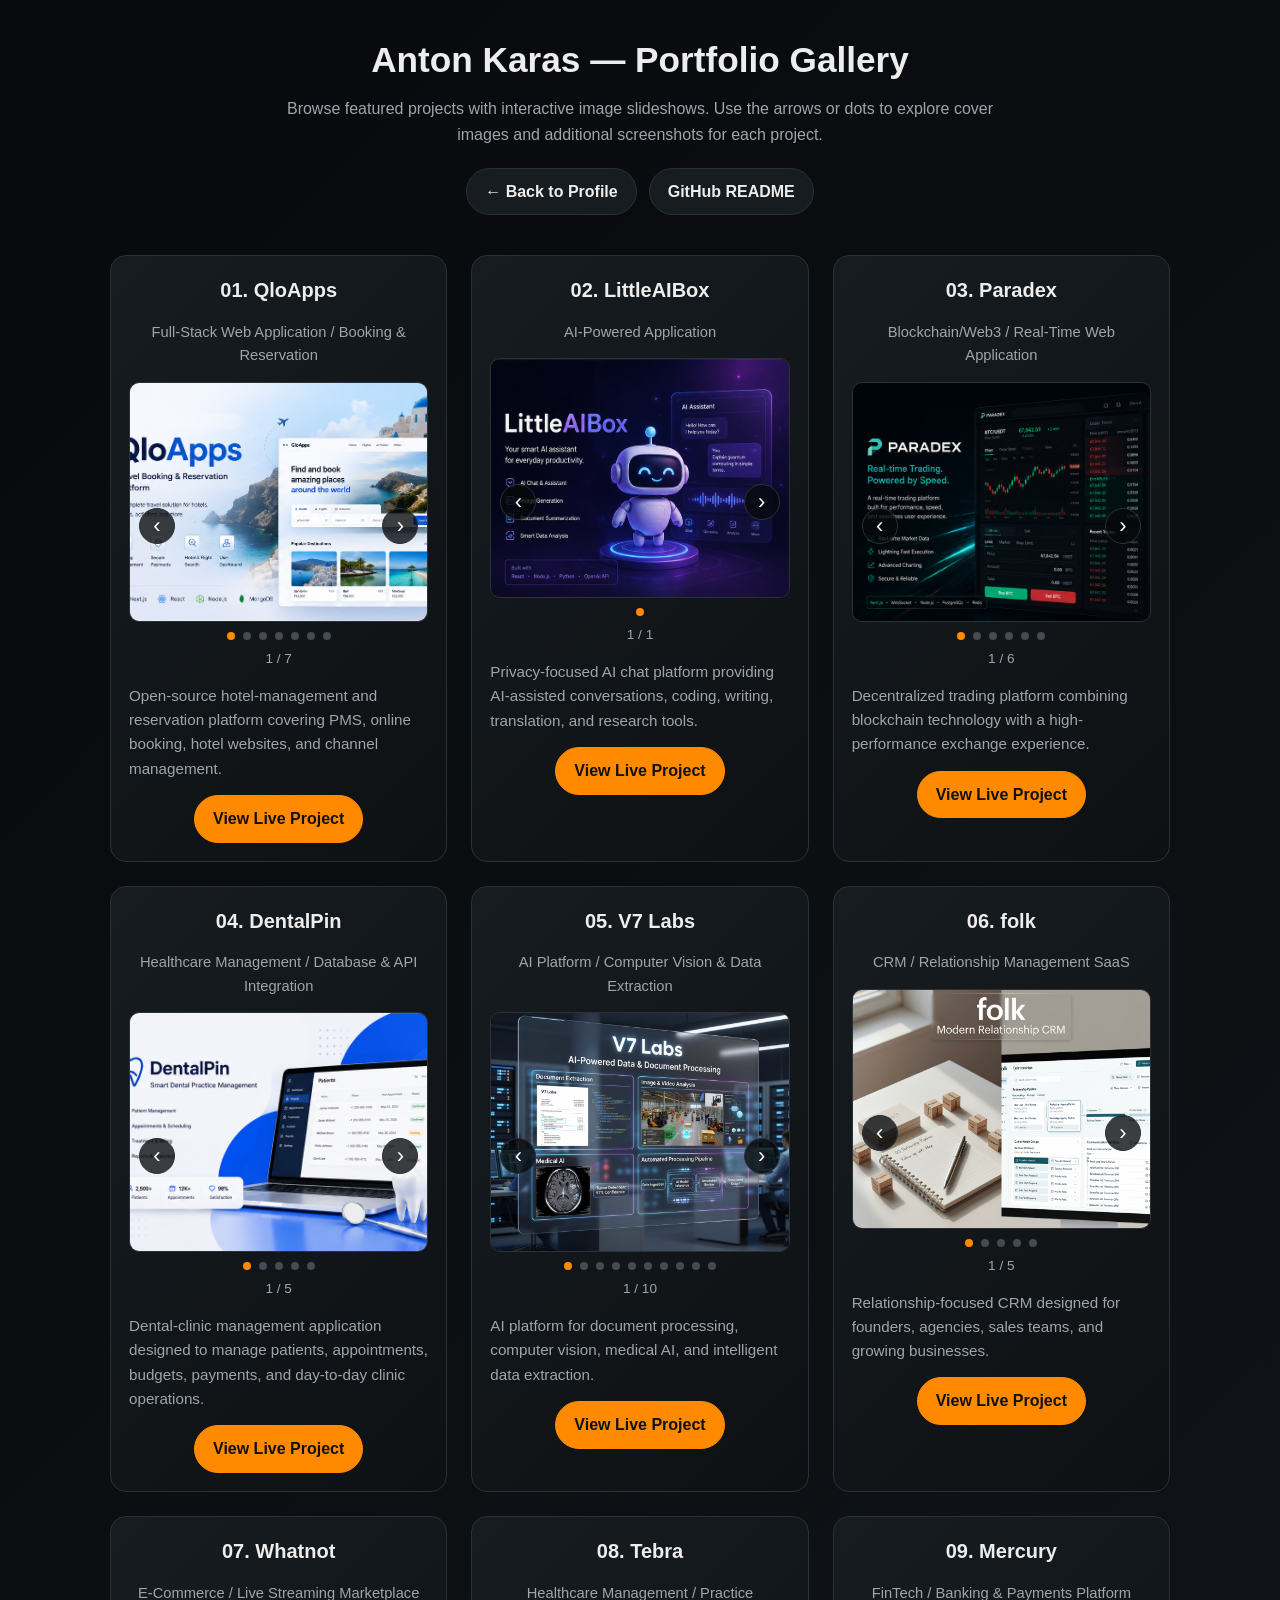
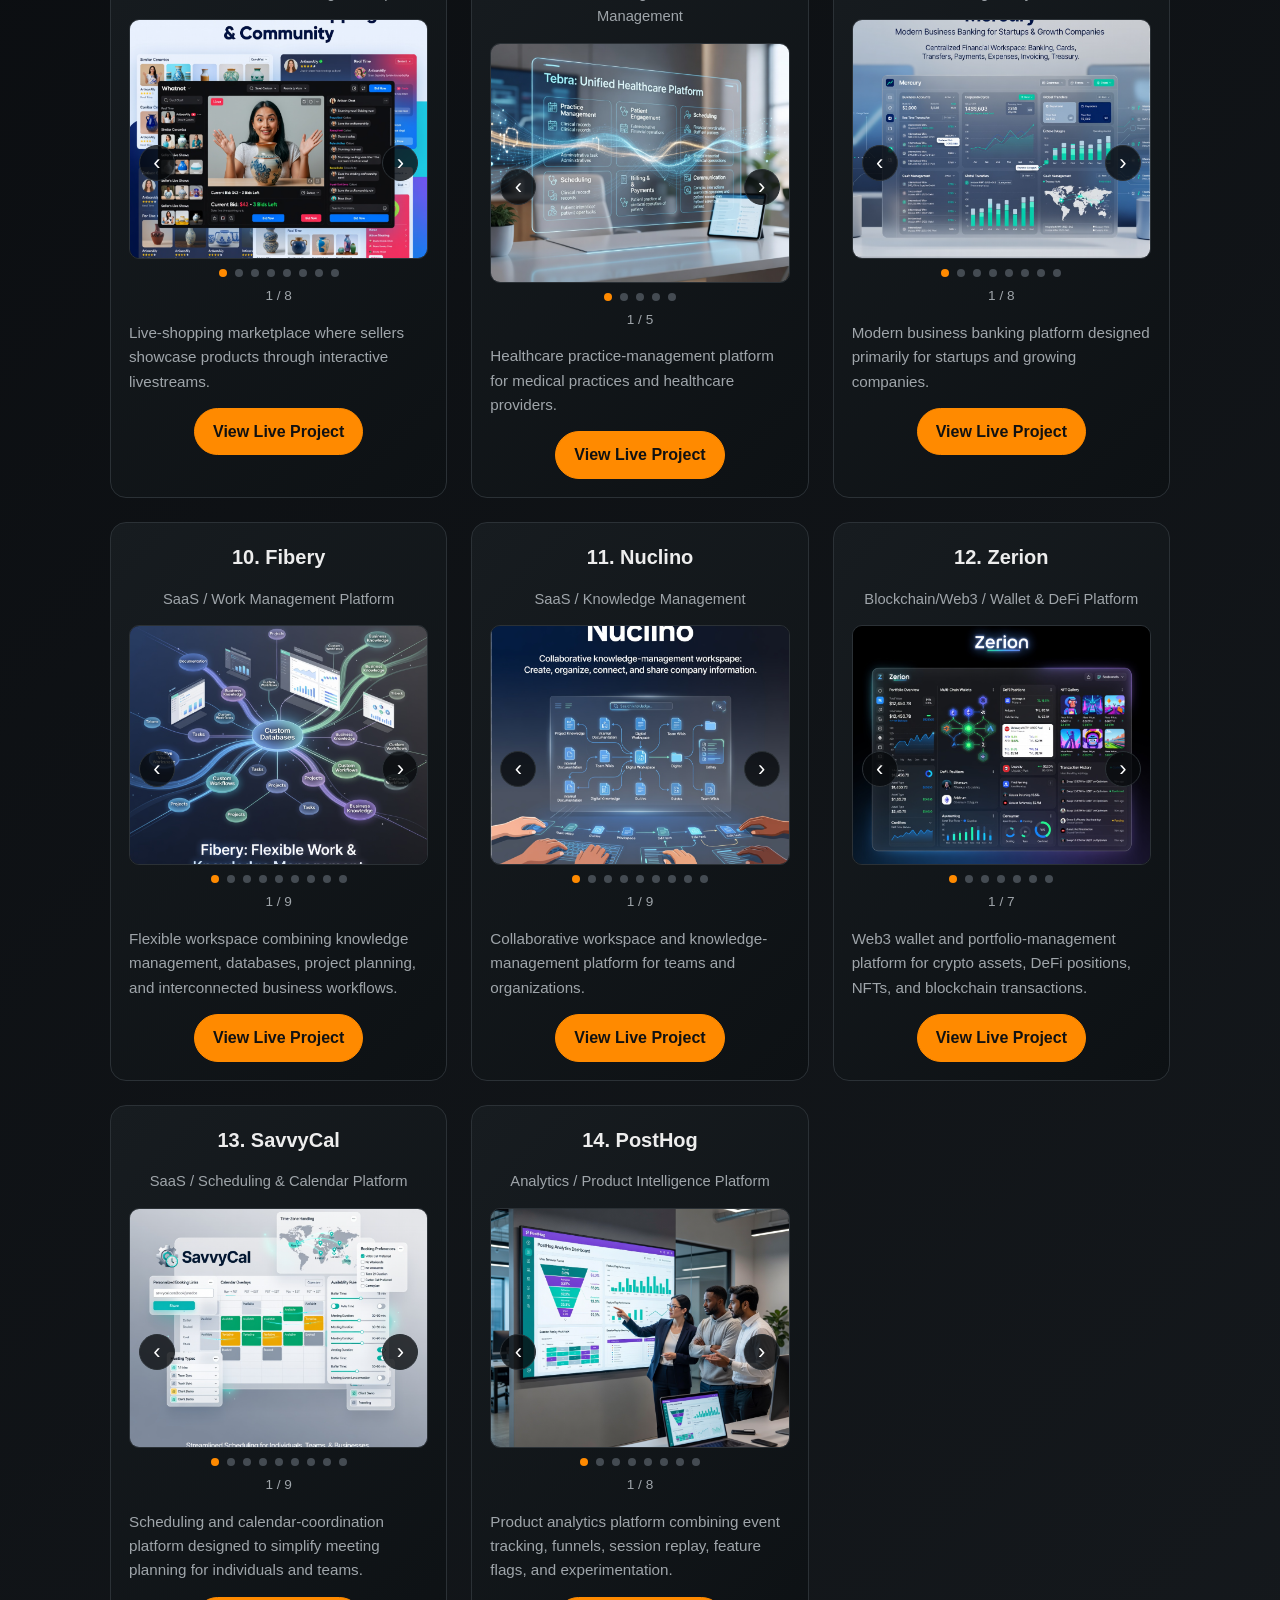
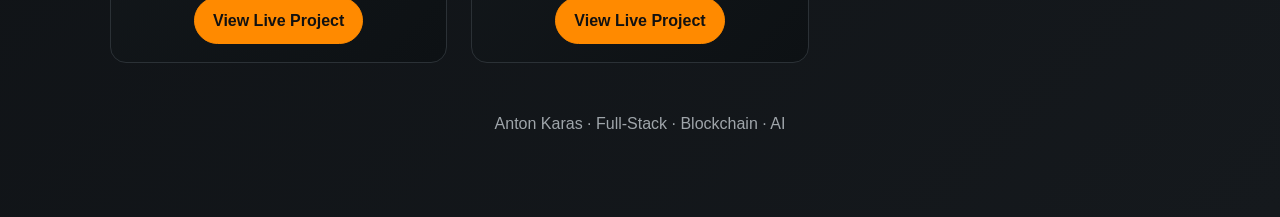
==== docs/index.html @ b3f964a1 "Add interactive GitHub Pages gallery with per-project image slideshows." ====
<!DOCTYPE html>
<html lang="en">
<head>
  <meta charset="UTF-8" />
  <meta name="viewport" content="width=device-width, initial-scale=1.0" />
  <title>Anton Karas — Interactive Portfolio Gallery</title>
  <meta name="description" content="Interactive portfolio gallery with project screenshots and slideshows by Anton Karas." />
  <link rel="stylesheet" href="./css/style.css" />
</head>
<body>
  <div class="container">
    <header>
      <h1>Anton Karas — Portfolio Gallery</h1>
      <p>
        Browse featured projects with interactive image slideshows. Use the arrows or dots to explore cover images and additional screenshots for each project.
      </p>
      <div class="top-actions">
        <a class="btn" href="https://github.com/antonkarasbiz/antonkarasbiz">← Back to Profile</a>
        <a class="btn" href="https://github.com/antonkarasbiz/portfolio">GitHub README</a>
      </div>
    </header>

    <main id="projects-grid" class="grid"></main>

    <footer>
      <p>Anton Karas · Full-Stack · Blockchain · AI</p>
    </footer>
  </div>

  <script src="./js/carousel.js"></script>
</body>
</html>
---- docs/css/style.css ----
:root {
  --bg: #07090c;
  --panel: #171c20;
  --border: #2b3136;
  --text: #ededed;
  --muted: #9fa5aa;
  --accent: #ff8a00;
  --accent-hover: #ff9f2f;
}

* { box-sizing: border-box; }

body {
  margin: 0;
  font-family: Arial, Helvetica, sans-serif;
  background: linear-gradient(135deg, #07090c, #15191d);
  color: var(--text);
  line-height: 1.6;
}

a { color: var(--accent); text-decoration: none; }
a:hover { color: var(--accent-hover); }

.container {
  max-width: 1100px;
  margin: 0 auto;
  padding: 32px 20px 64px;
}

header {
  text-align: center;
  margin-bottom: 40px;
}

header h1 {
  margin: 0 0 8px;
  font-size: 2.2rem;
}

header p {
  color: var(--muted);
  max-width: 760px;
  margin: 0 auto 20px;
}

.top-actions {
  display: flex;
  justify-content: center;
  gap: 12px;
  flex-wrap: wrap;
}

.btn {
  display: inline-block;
  padding: 10px 18px;
  border-radius: 999px;
  border: 1px solid var(--border);
  background: var(--panel);
  color: var(--text);
  font-weight: 600;
  cursor: pointer;
  transition: 0.2s ease;
}

.btn:hover,
.btn-primary:hover {
  border-color: var(--accent);
  color: var(--accent-hover);
}

.btn-primary {
  background: var(--accent);
  border-color: var(--accent);
  color: #111;
}

.btn-primary:hover {
  background: var(--accent-hover);
  color: #111;
}

.grid {
  display: grid;
  grid-template-columns: repeat(auto-fit, minmax(320px, 1fr));
  gap: 24px;
}

.project-card {
  background: linear-gradient(135deg, #171c20, #0d1114);
  border: 1.5px solid var(--border);
  border-radius: 16px;
  padding: 18px;
}

.project-card h2 {
  margin: 0 0 12px;
  font-size: 1.25rem;
  text-align: center;
}

.category {
  text-align: center;
  color: var(--muted);
  font-size: 0.92rem;
  margin-bottom: 14px;
}

.carousel {
  position: relative;
  margin-bottom: 14px;
}

.carousel-viewport {
  width: 100%;
  height: 240px;
  overflow: hidden;
  border-radius: 10px;
  border: 1px solid var(--border);
  background: #0d1114;
}

.carousel-track {
  display: flex;
  height: 100%;
  transition: transform 0.35s ease;
}

.carousel-slide {
  min-width: 100%;
  height: 100%;
}

.carousel-slide img {
  width: 100%;
  height: 100%;
  object-fit: cover;
  display: block;
}

.carousel-btn {
  position: absolute;
  top: 50%;
  transform: translateY(-50%);
  width: 36px;
  height: 36px;
  border: none;
  border-radius: 50%;
  background: rgba(7, 9, 12, 0.78);
  color: #fff;
  font-size: 22px;
  line-height: 1;
  cursor: pointer;
  border: 1px solid var(--border);
}

.carousel-btn:hover { border-color: var(--accent); color: var(--accent); }
.carousel-btn.prev { left: 10px; }
.carousel-btn.next { right: 10px; }

.carousel-dots {
  display: flex;
  justify-content: center;
  gap: 8px;
  margin-top: 10px;
}

.dot {
  width: 8px;
  height: 8px;
  border-radius: 50%;
  border: none;
  background: #444b52;
  cursor: pointer;
  padding: 0;
}

.dot.active { background: var(--accent); }

.description {
  color: var(--muted);
  font-size: 0.95rem;
  margin: 0 0 14px;
}

.card-actions {
  display: flex;
  justify-content: center;
  gap: 10px;
  flex-wrap: wrap;
}

.counter {
  text-align: center;
  color: var(--muted);
  font-size: 0.85rem;
  margin-top: 8px;
}

footer {
  text-align: center;
  margin-top: 48px;
  color: var(--muted);
}

@media (max-width: 640px) {
  .carousel-viewport { height: 210px; }
}
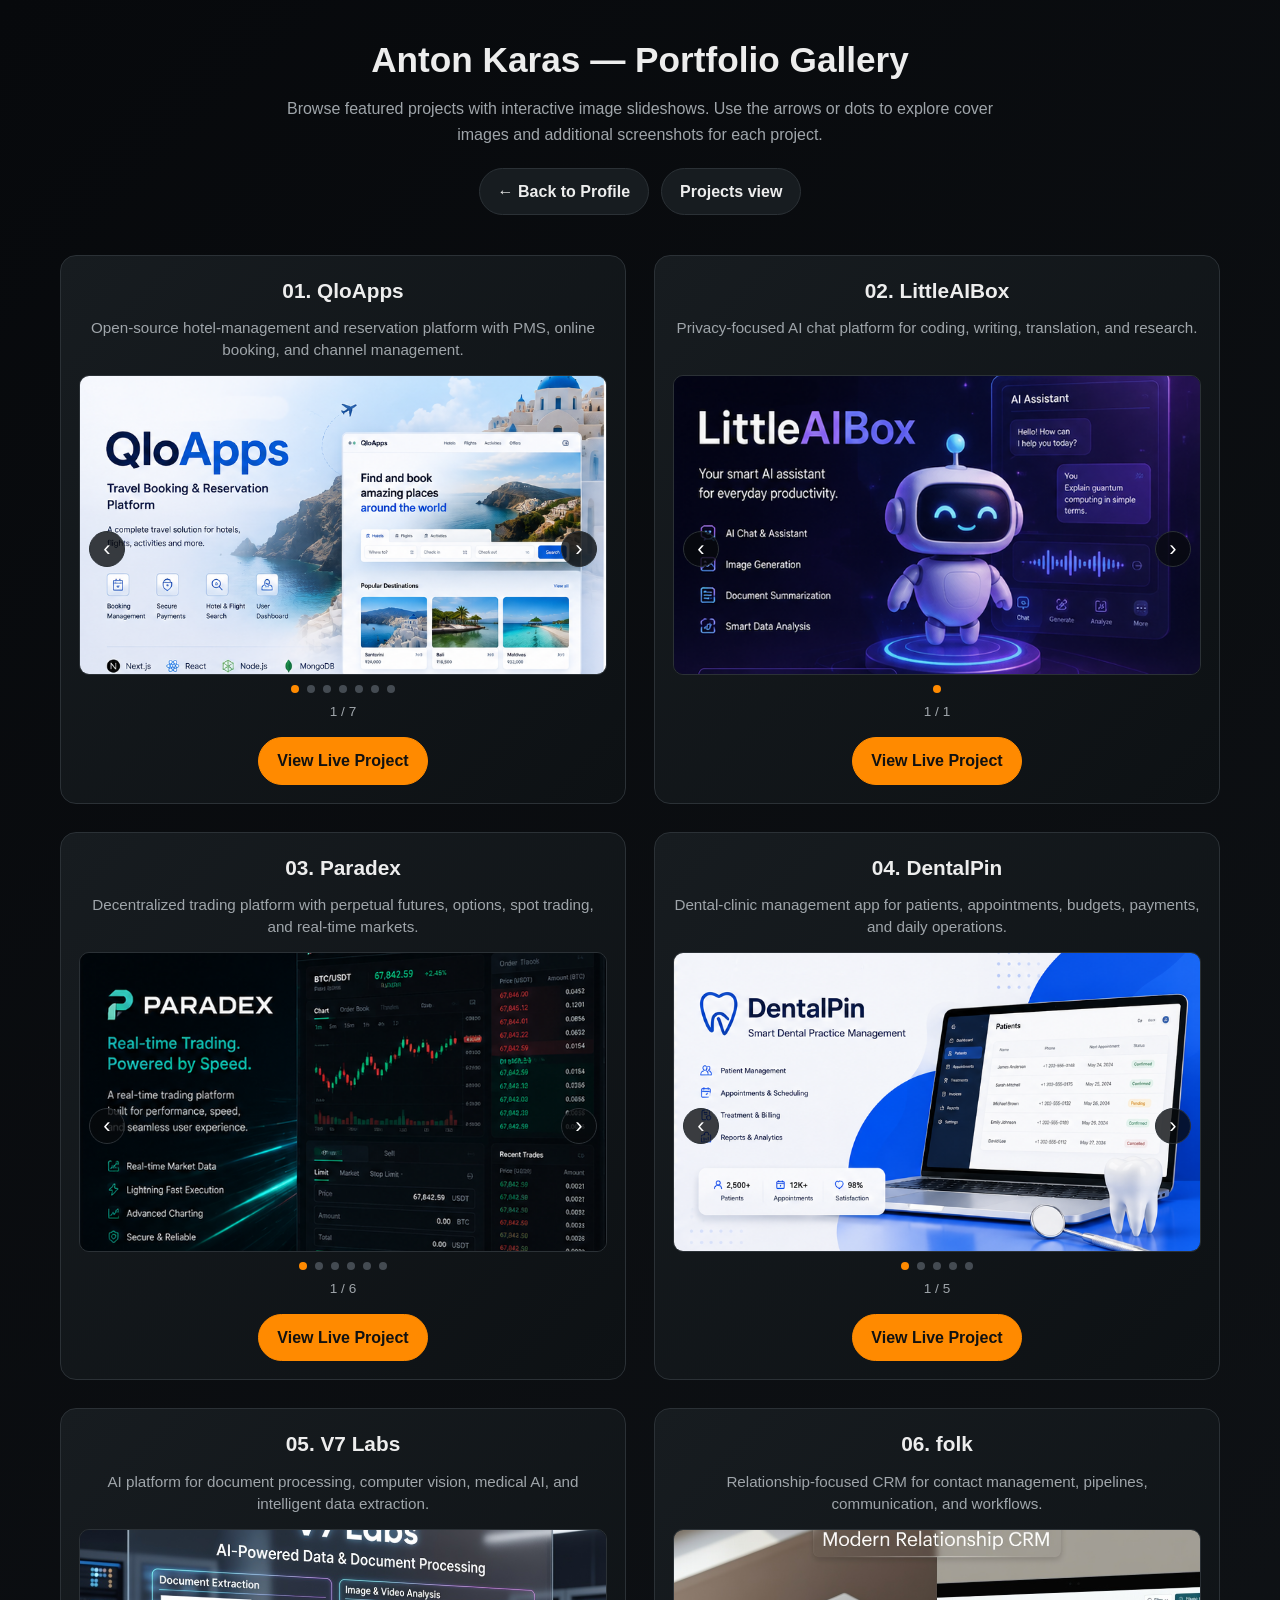
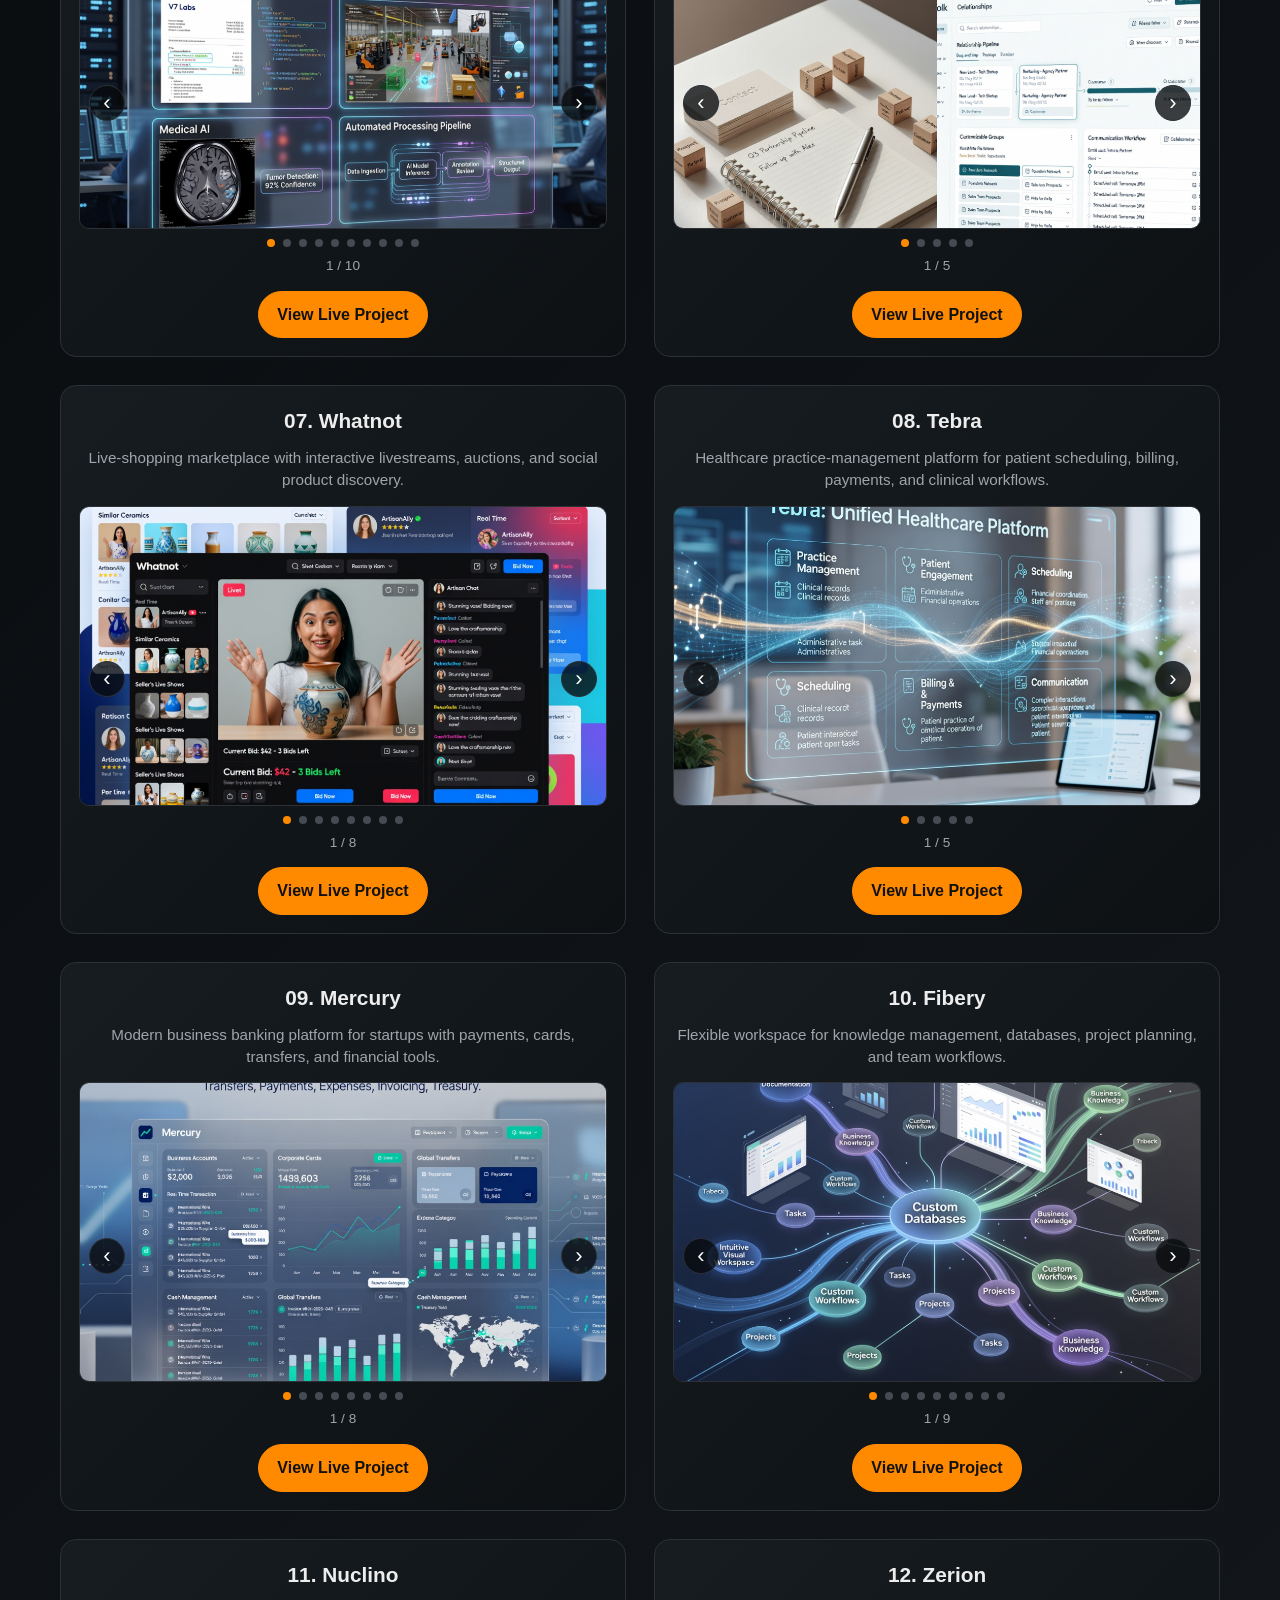
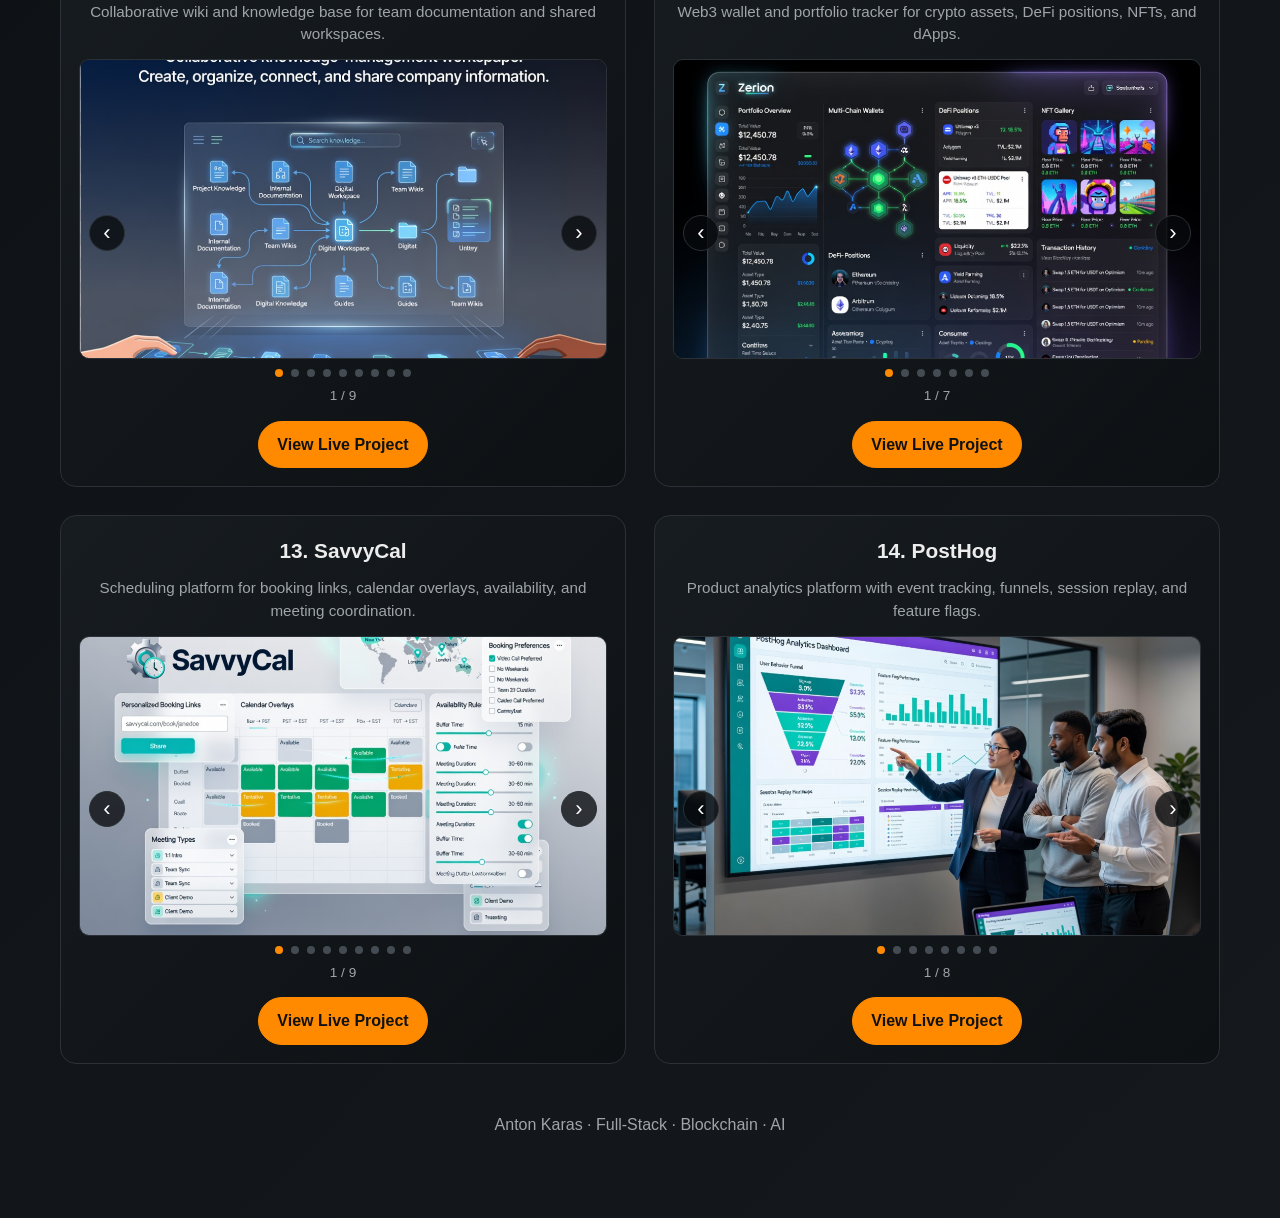
==== commit 48a4892d: "Improve gallery layout: 2 columns, larger images, shorter descriptions, Projects view button." ====
--- a/docs/index.html
+++ b/docs/index.html
@@ -16,7 +16,7 @@
       </p>
       <div class="top-actions">
         <a class="btn" href="https://github.com/antonkarasbiz/antonkarasbiz">← Back to Profile</a>
-        <a class="btn" href="https://github.com/antonkarasbiz/portfolio">GitHub README</a>
+        <a class="btn" href="https://github.com/antonkarasbiz/portfolio">Projects view</a>
       </div>
     </header>
 
--- a/docs/css/style.css
+++ b/docs/css/style.css
@@ -22,7 +22,7 @@
 a:hover { color: var(--accent-hover); }
 
 .container {
-  max-width: 1100px;
+  max-width: 1200px;
   margin: 0 auto;
   padding: 32px 20px 64px;
 }
@@ -81,8 +81,8 @@
 
 .grid {
   display: grid;
-  grid-template-columns: repeat(auto-fit, minmax(320px, 1fr));
-  gap: 24px;
+  grid-template-columns: repeat(2, minmax(0, 1fr));
+  gap: 28px;
 }
 
 .project-card {
@@ -93,16 +93,22 @@
 }
 
 .project-card h2 {
-  margin: 0 0 12px;
-  font-size: 1.25rem;
-  text-align: center;
-}
-
-.category {
-  text-align: center;
-  color: var(--muted);
-  font-size: 0.92rem;
-  margin-bottom: 14px;
+  margin: 0 0 10px;
+  font-size: 1.3rem;
+  text-align: center;
+}
+
+.description {
+  color: var(--muted);
+  font-size: 0.95rem;
+  line-height: 1.45;
+  margin: 0 0 14px;
+  text-align: center;
+  display: -webkit-box;
+  -webkit-line-clamp: 2;
+  -webkit-box-orient: vertical;
+  overflow: hidden;
+  min-height: 2.9em;
 }
 
 .carousel {
@@ -112,7 +118,7 @@
 
 .carousel-viewport {
   width: 100%;
-  height: 240px;
+  height: 300px;
   overflow: hidden;
   border-radius: 10px;
   border: 1px solid var(--border);
@@ -176,12 +182,6 @@
 
 .dot.active { background: var(--accent); }
 
-.description {
-  color: var(--muted);
-  font-size: 0.95rem;
-  margin: 0 0 14px;
-}
-
 .card-actions {
   display: flex;
   justify-content: center;
@@ -202,6 +202,10 @@
   color: var(--muted);
 }
 
-@media (max-width: 640px) {
-  .carousel-viewport { height: 210px; }
-}
+@media (max-width: 768px) {
+  .grid {
+    grid-template-columns: 1fr;
+  }
+
+  .carousel-viewport { height: 260px; }
+}
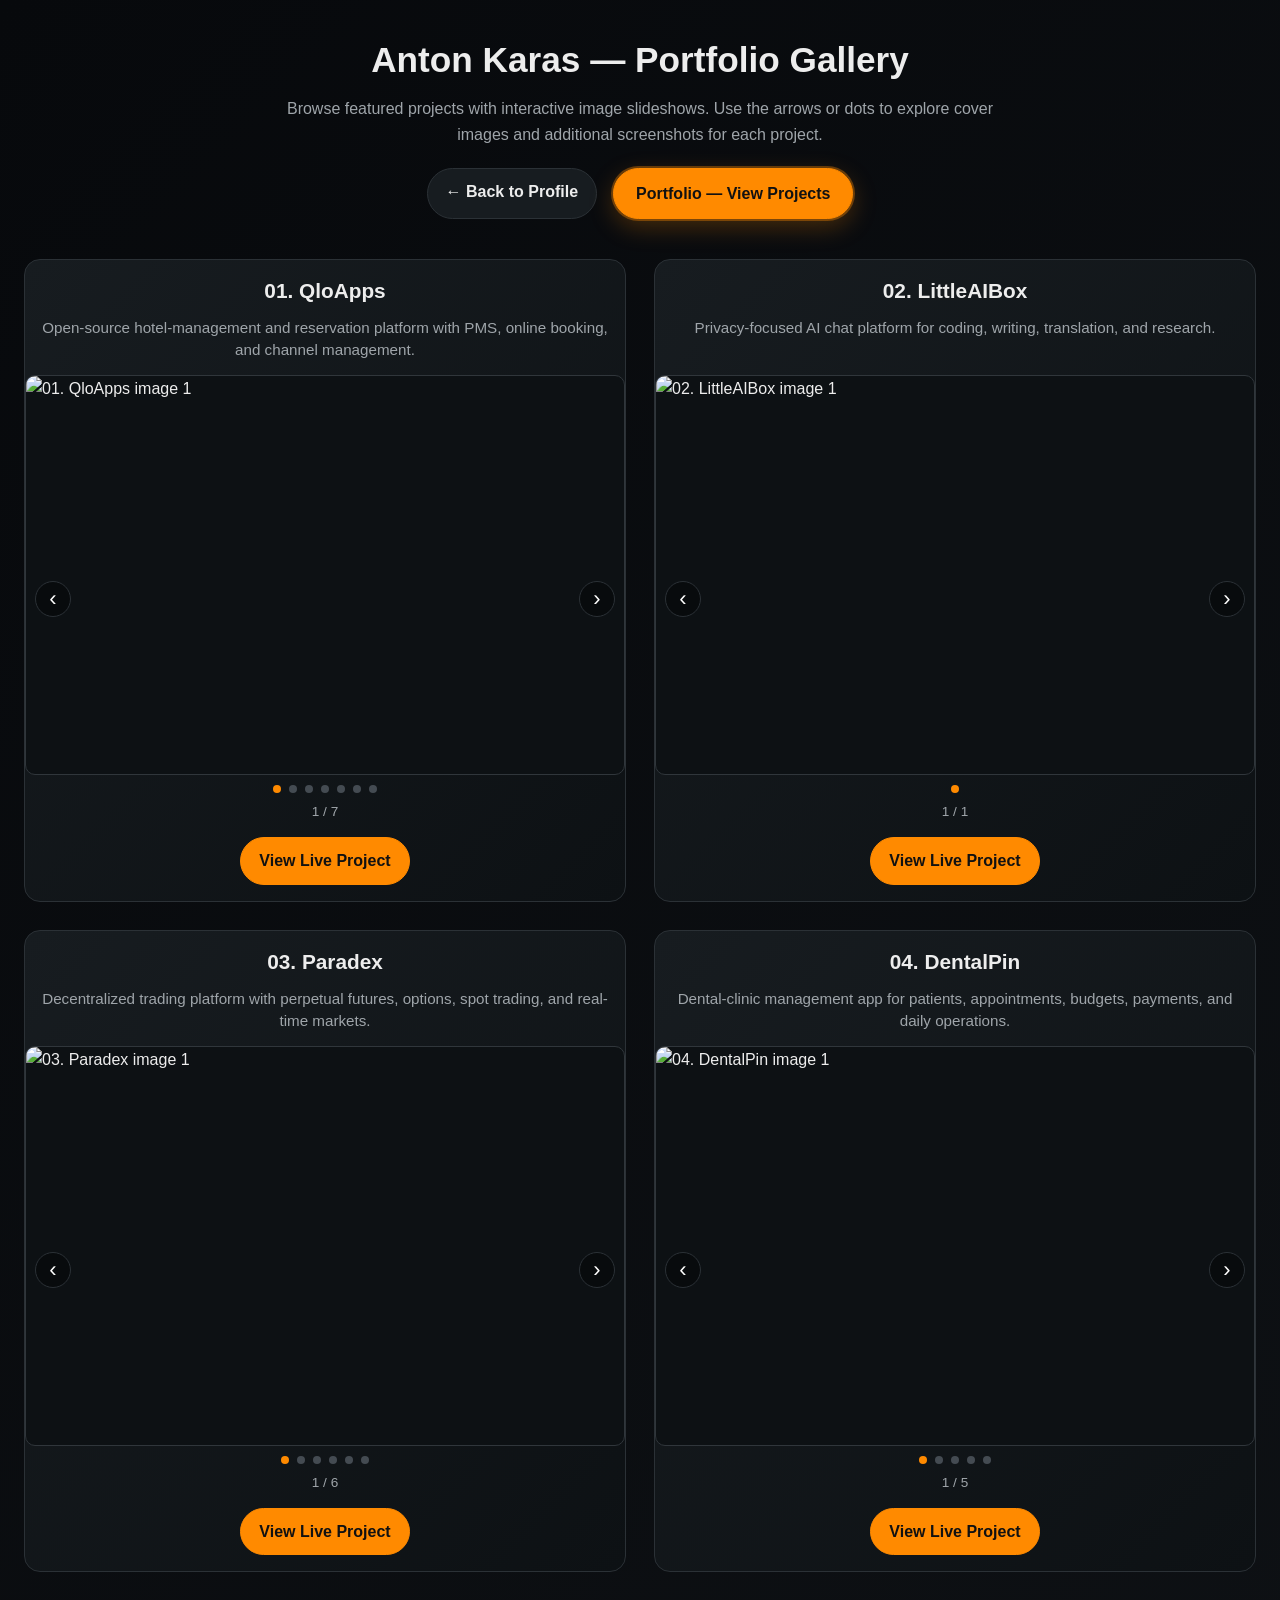
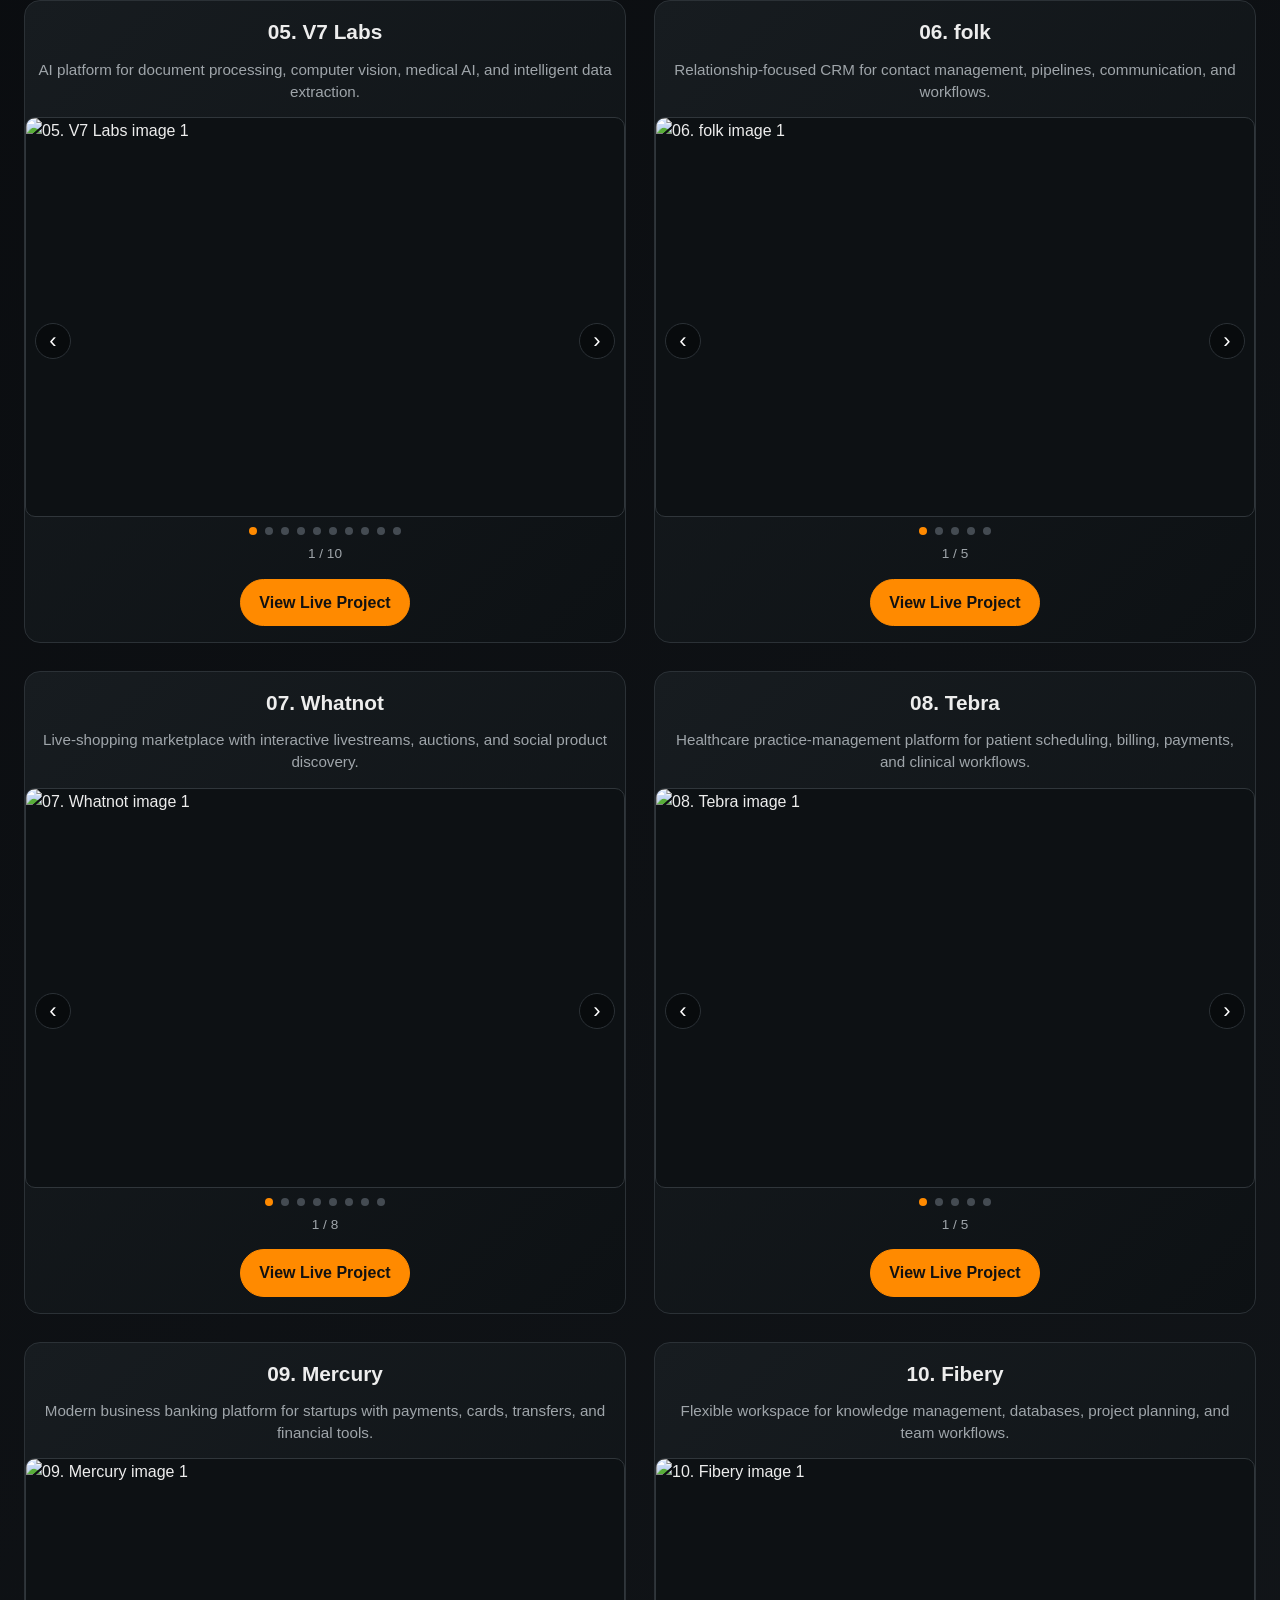
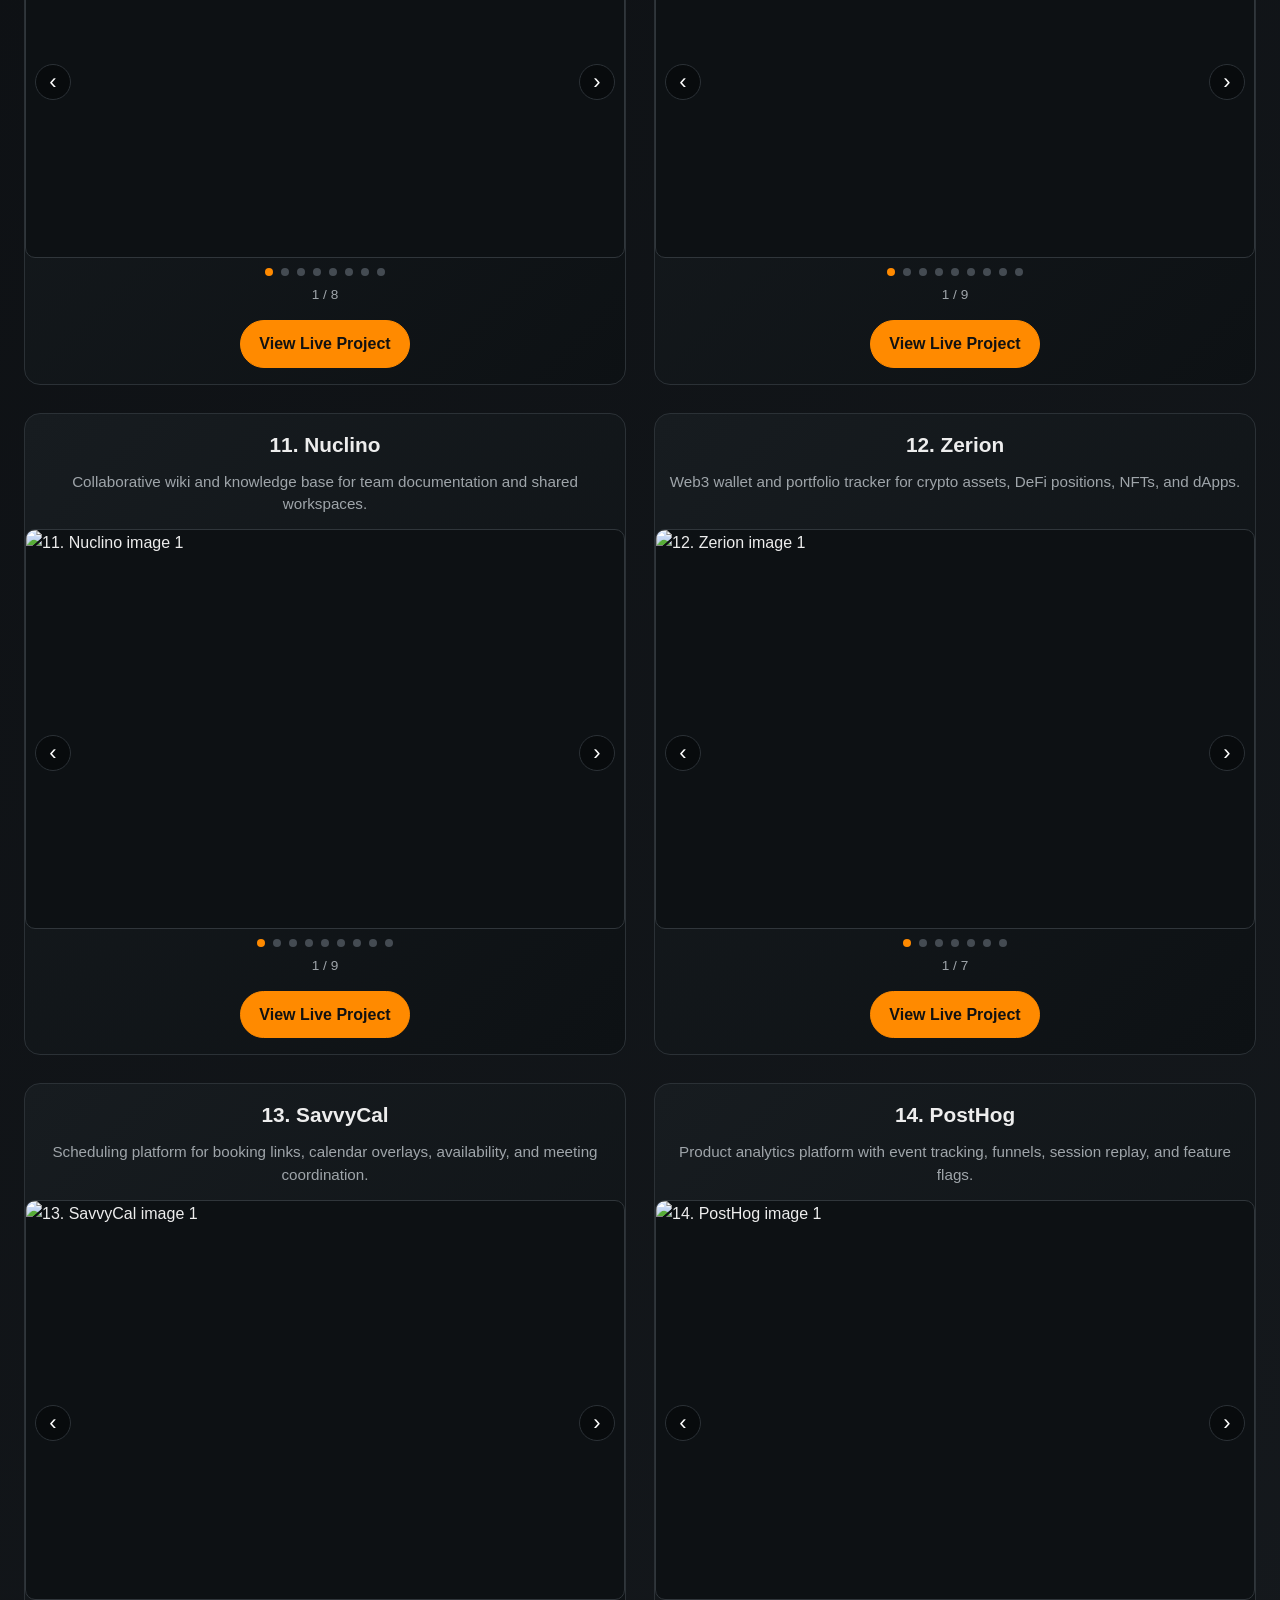
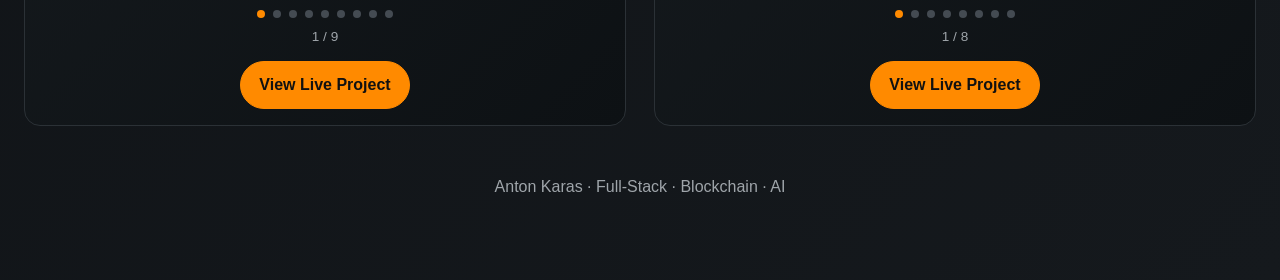
==== commit 6f5b8438: "Improve navigation: gallery links on covers, remove slideshow rows, highlight CTAs. Co-authored-by: " ====
--- a/docs/index.html
+++ b/docs/index.html
@@ -16,7 +16,7 @@
       </p>
       <div class="top-actions">
         <a class="btn" href="https://github.com/antonkarasbiz/antonkarasbiz">← Back to Profile</a>
-        <a class="btn" href="https://github.com/antonkarasbiz/portfolio">Projects view</a>
+        <a class="btn btn-primary btn-featured" href="https://github.com/antonkarasbiz/portfolio">Portfolio — View Projects</a>
       </div>
     </header>
 
--- a/docs/css/style.css
+++ b/docs/css/style.css
@@ -6,6 +6,7 @@
   --muted: #9fa5aa;
   --accent: #ff8a00;
   --accent-hover: #ff9f2f;
+  --carousel-height: 400px;
 }
 
 * { box-sizing: border-box; }
@@ -22,9 +23,9 @@
 a:hover { color: var(--accent-hover); }
 
 .container {
-  max-width: 1200px;
+  max-width: 1440px;
   margin: 0 auto;
-  padding: 32px 20px 64px;
+  padding: 32px 24px 64px;
 }
 
 header {
@@ -79,6 +80,20 @@
   color: #111;
 }
 
+.btn-featured {
+  padding: 12px 22px;
+  font-size: 1rem;
+  box-shadow: 0 0 0 2px rgba(255, 138, 0, 0.35), 0 8px 24px rgba(255, 138, 0, 0.25);
+}
+
+.btn-featured:hover {
+  box-shadow: 0 0 0 2px var(--accent-hover), 0 10px 28px rgba(255, 138, 0, 0.35);
+}
+
+.top-actions .btn-featured {
+  margin-left: 4px;
+}
+
 .grid {
   display: grid;
   grid-template-columns: repeat(2, minmax(0, 1fr));
@@ -89,7 +104,7 @@
   background: linear-gradient(135deg, #171c20, #0d1114);
   border: 1.5px solid var(--border);
   border-radius: 16px;
-  padding: 18px;
+  padding: 14px 12px 16px;
 }
 
 .project-card h2 {
@@ -113,15 +128,16 @@
 
 .carousel {
   position: relative;
-  margin-bottom: 14px;
-}
-
+  margin: 0 -12px 14px;
+}
+
+/* Uniform 400px frame — matches 900×600 cover images */
 .carousel-viewport {
   width: 100%;
-  height: 300px;
+  height: var(--carousel-height);
   overflow: hidden;
   border-radius: 10px;
-  border: 1px solid var(--border);
+  border: 1px solid #30363b;
   background: #0d1114;
 }
 
@@ -134,13 +150,23 @@
 .carousel-slide {
   min-width: 100%;
   height: 100%;
-}
-
-.carousel-slide img {
+  overflow: hidden;
+}
+
+.carousel-slide.is-cover img {
   width: 100%;
   height: 100%;
-  object-fit: cover;
+  object-fit: fill;
   display: block;
+}
+
+.carousel-slide.is-screenshot img {
+  width: 100%;
+  height: 100%;
+  object-fit: contain;
+  object-position: center center;
+  display: block;
+  background: #0d1114;
 }
 
 .carousel-btn {
@@ -207,5 +233,7 @@
     grid-template-columns: 1fr;
   }
 
-  .carousel-viewport { height: 260px; }
-}
+  :root {
+    --carousel-height: 320px;
+  }
+}
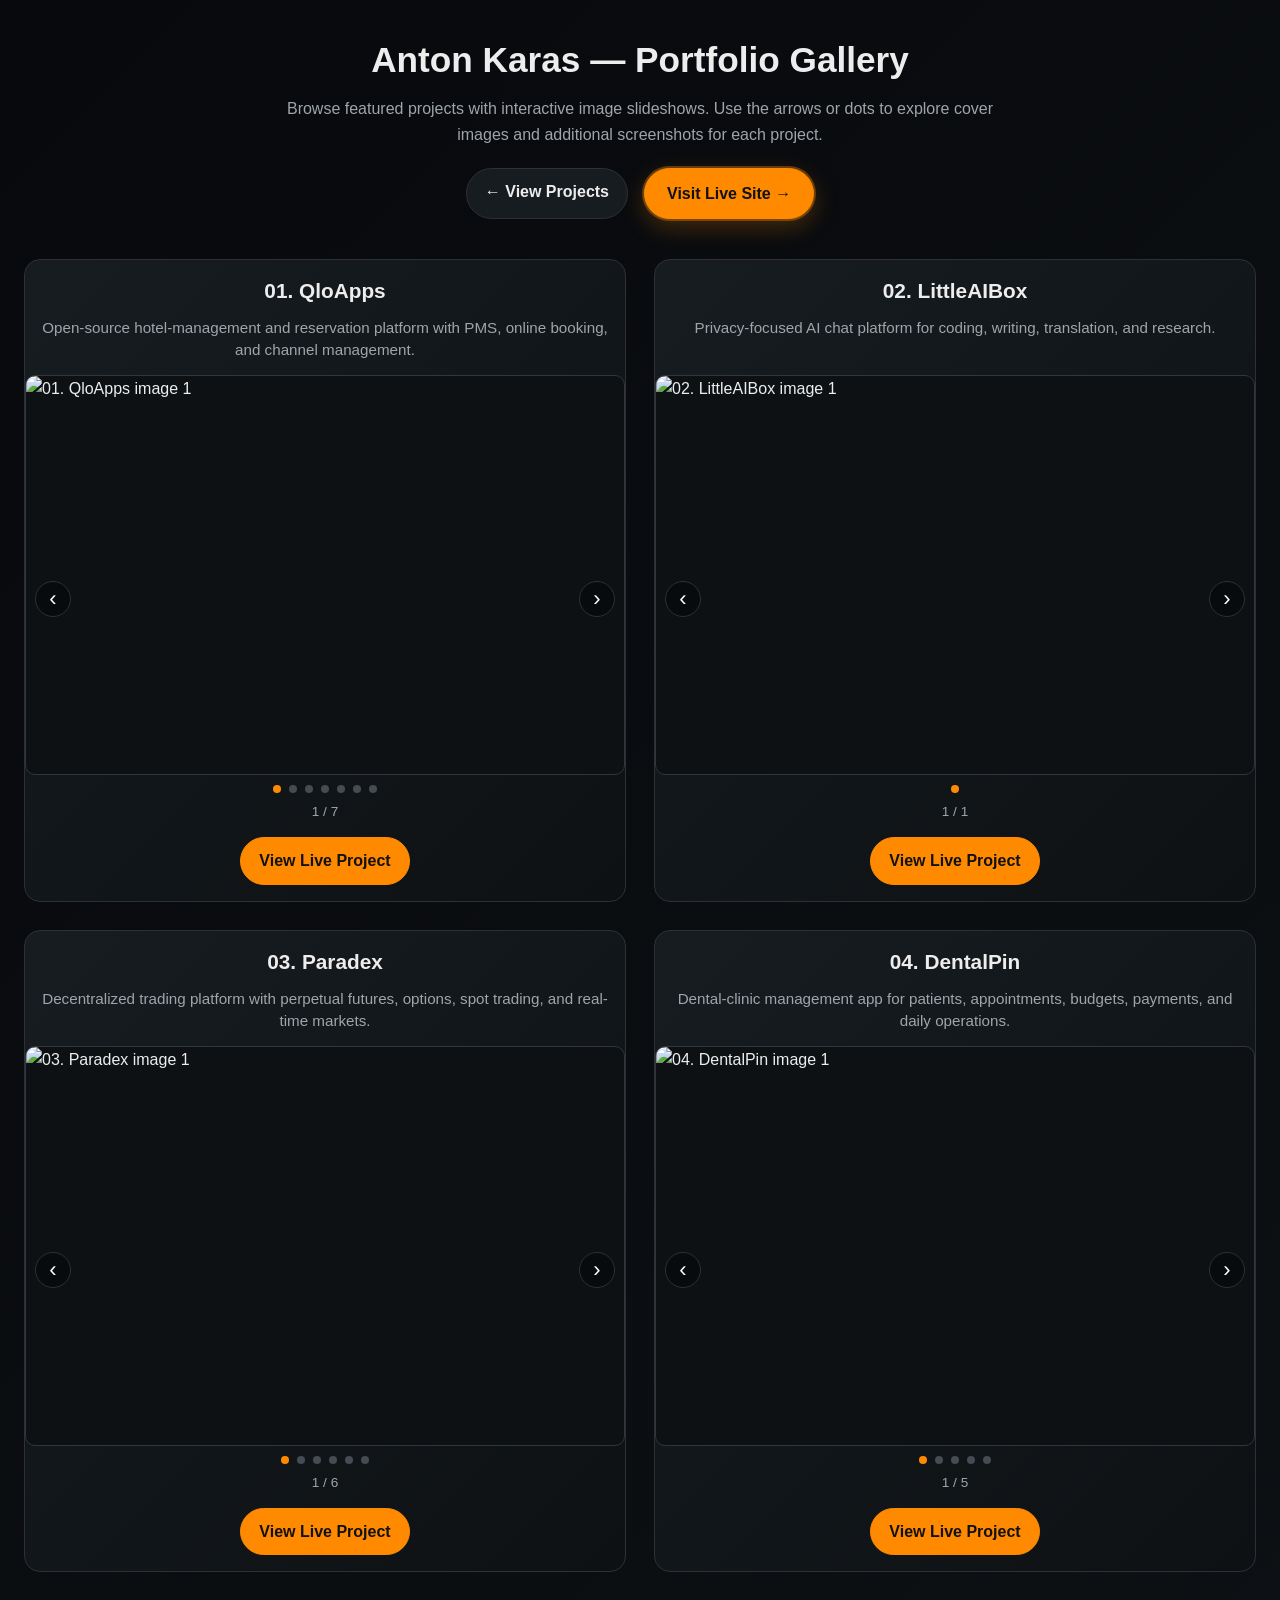
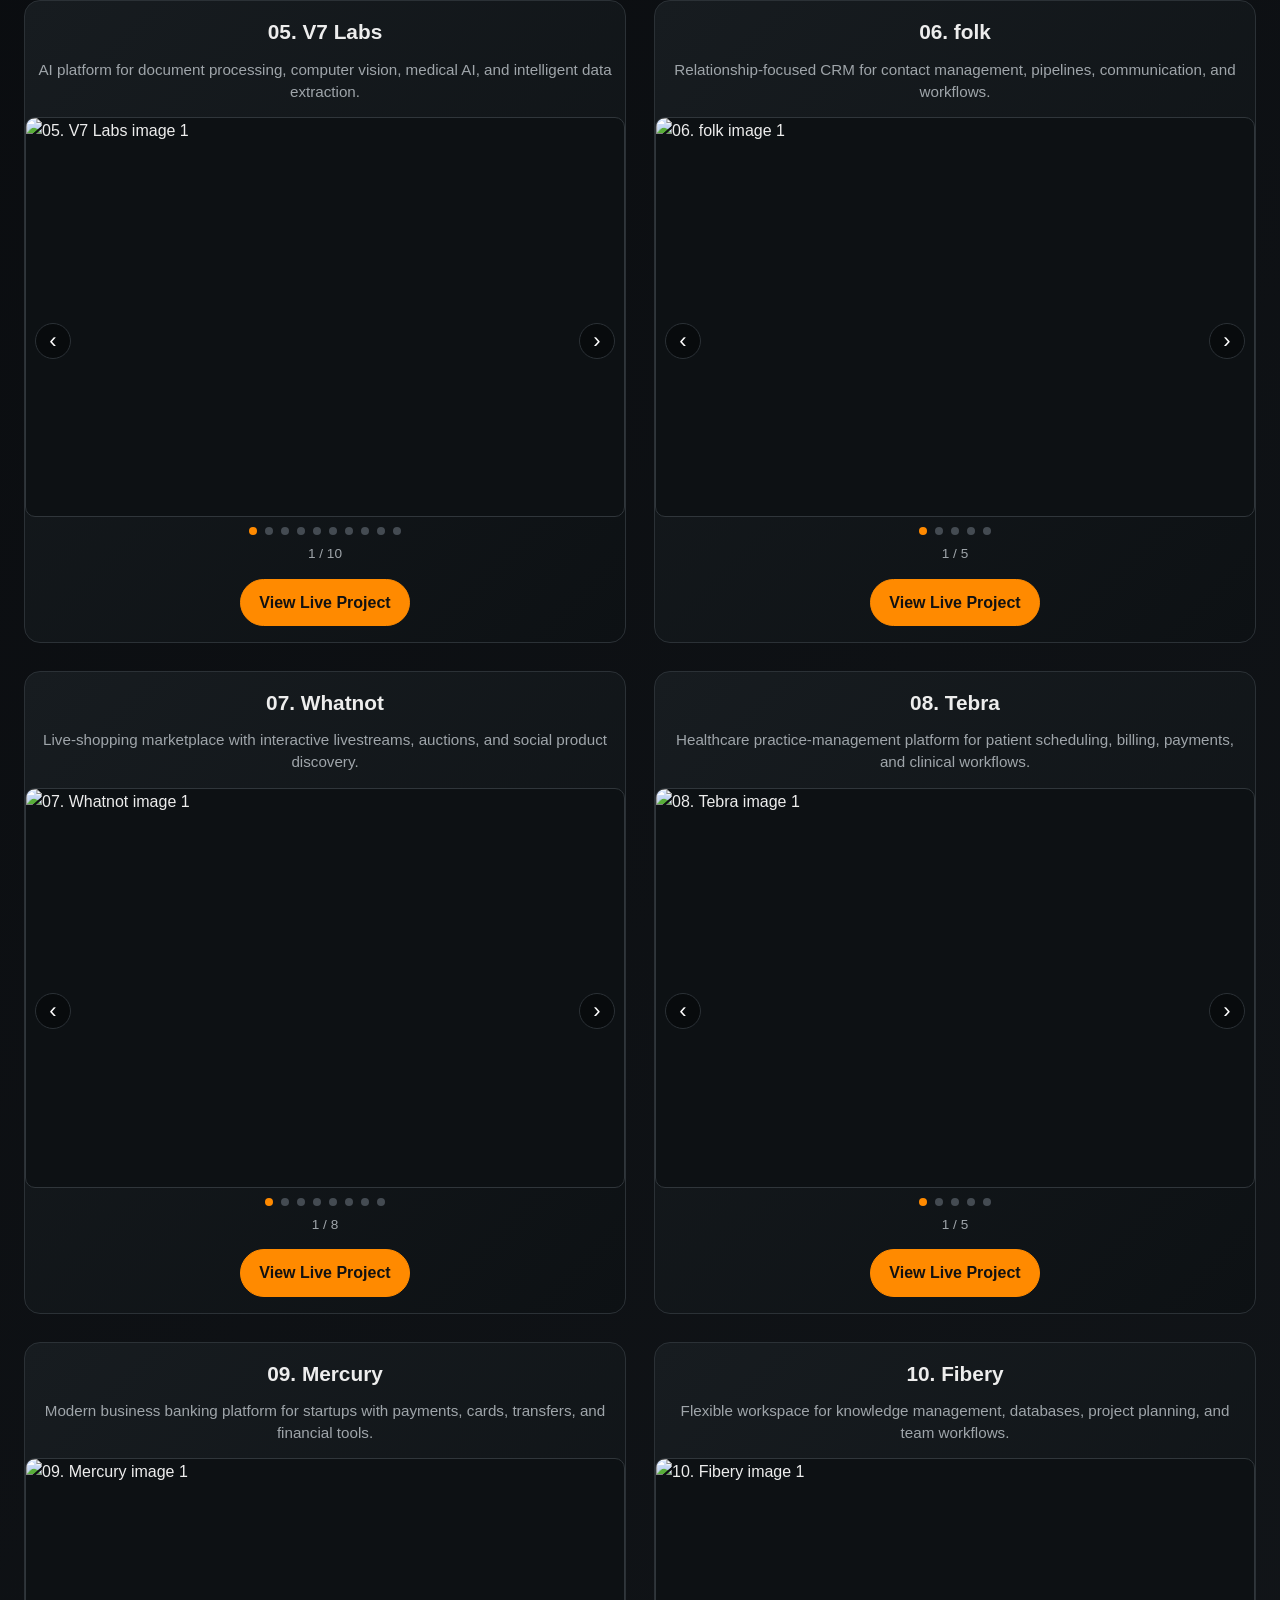
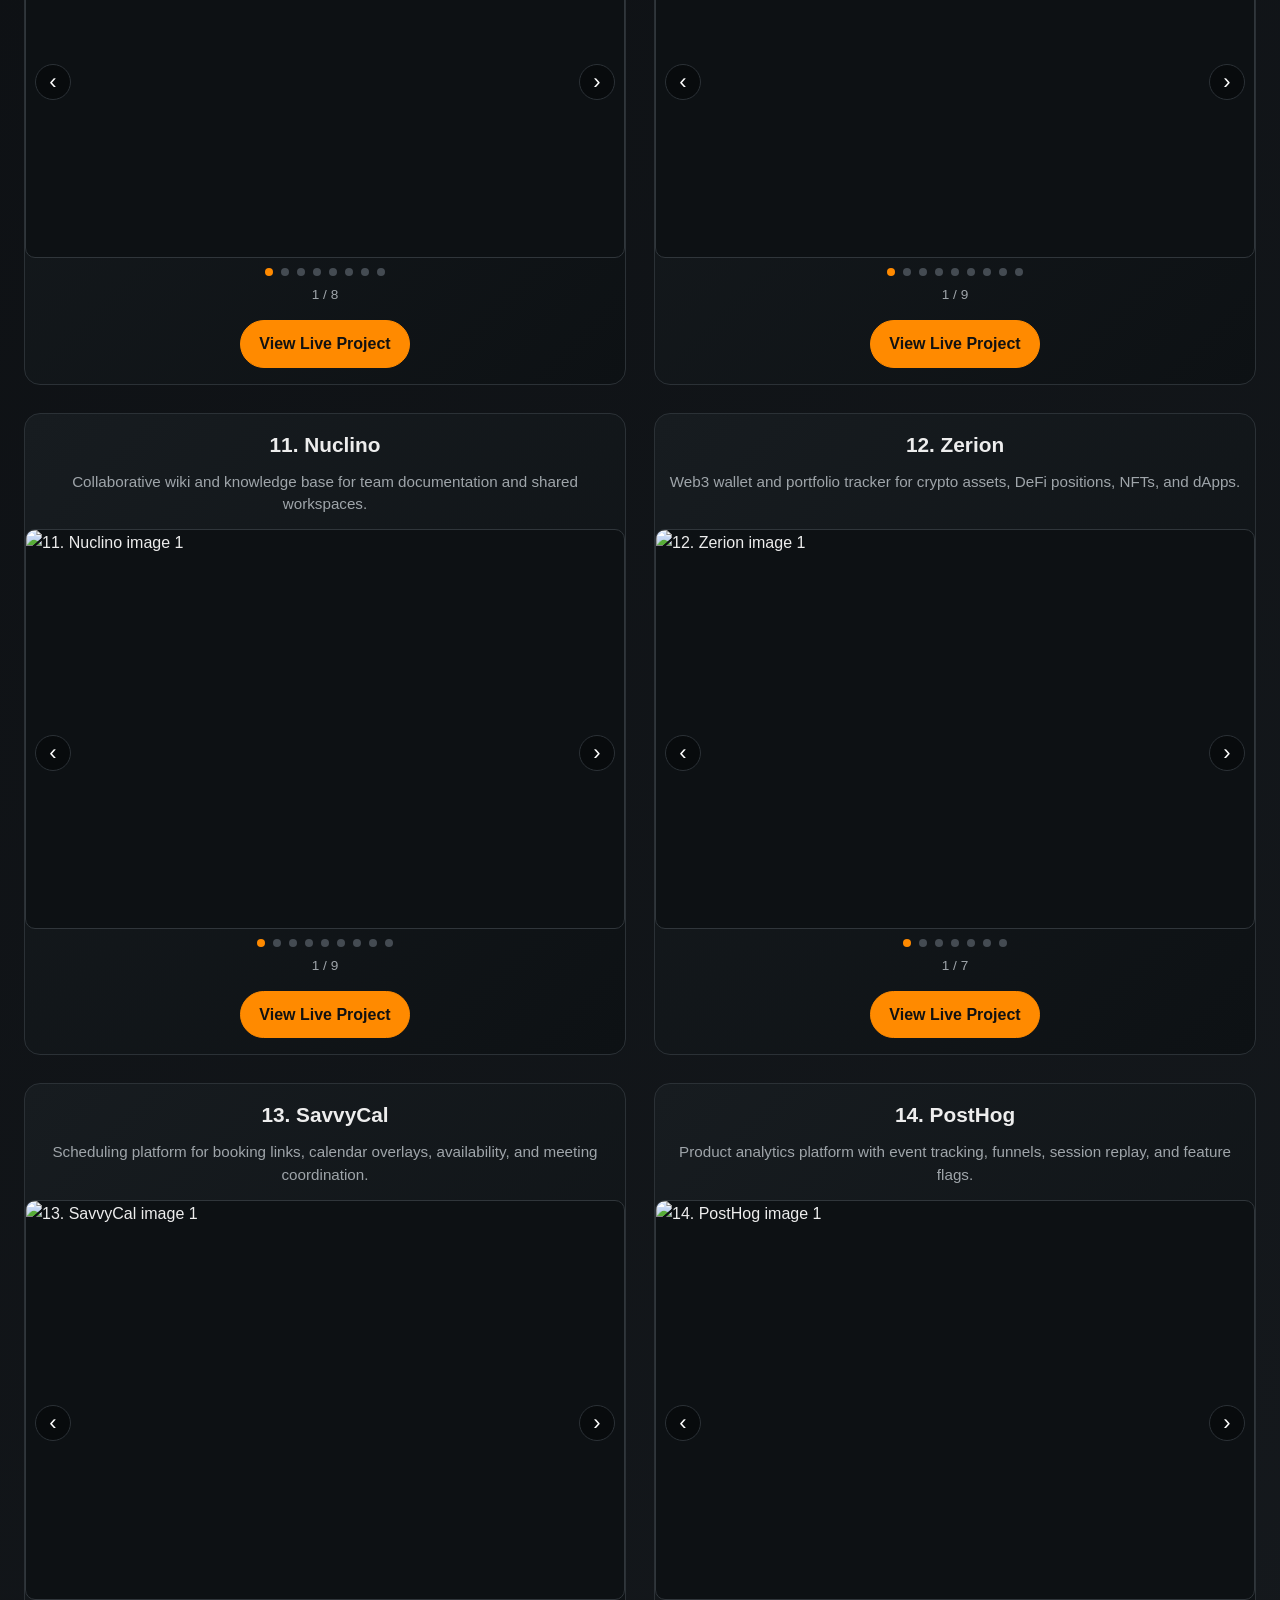
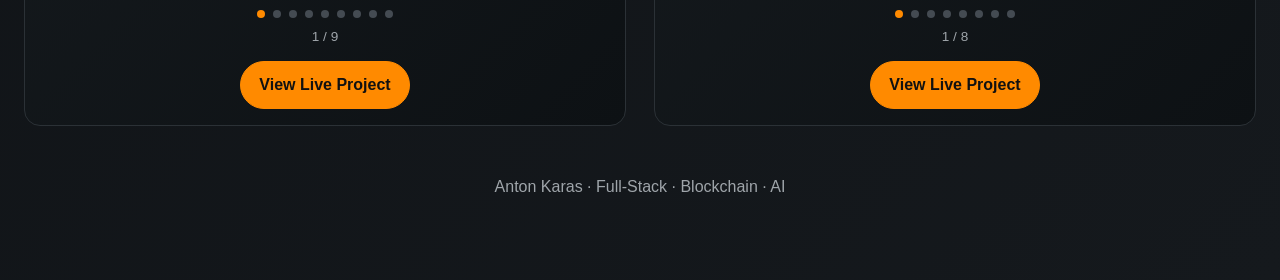
==== commit 8693663b: "Update gallery navigation and remove duplicate Portfolio badge from README. Gallery links to GitHub " ====
--- a/docs/index.html
+++ b/docs/index.html
@@ -15,8 +15,8 @@
         Browse featured projects with interactive image slideshows. Use the arrows or dots to explore cover images and additional screenshots for each project.
       </p>
       <div class="top-actions">
-        <a class="btn" href="https://github.com/antonkarasbiz/antonkarasbiz">← Back to Profile</a>
-        <a class="btn btn-primary btn-featured" href="https://github.com/antonkarasbiz/portfolio">Portfolio — View Projects</a>
+        <a class="btn" href="https://github.com/antonkarasbiz/portfolio">← View Projects</a>
+        <a class="btn btn-primary btn-featured" href="https://antonkarasbiz.com/portfolio/">Visit Live Site →</a>
       </div>
     </header>
 
